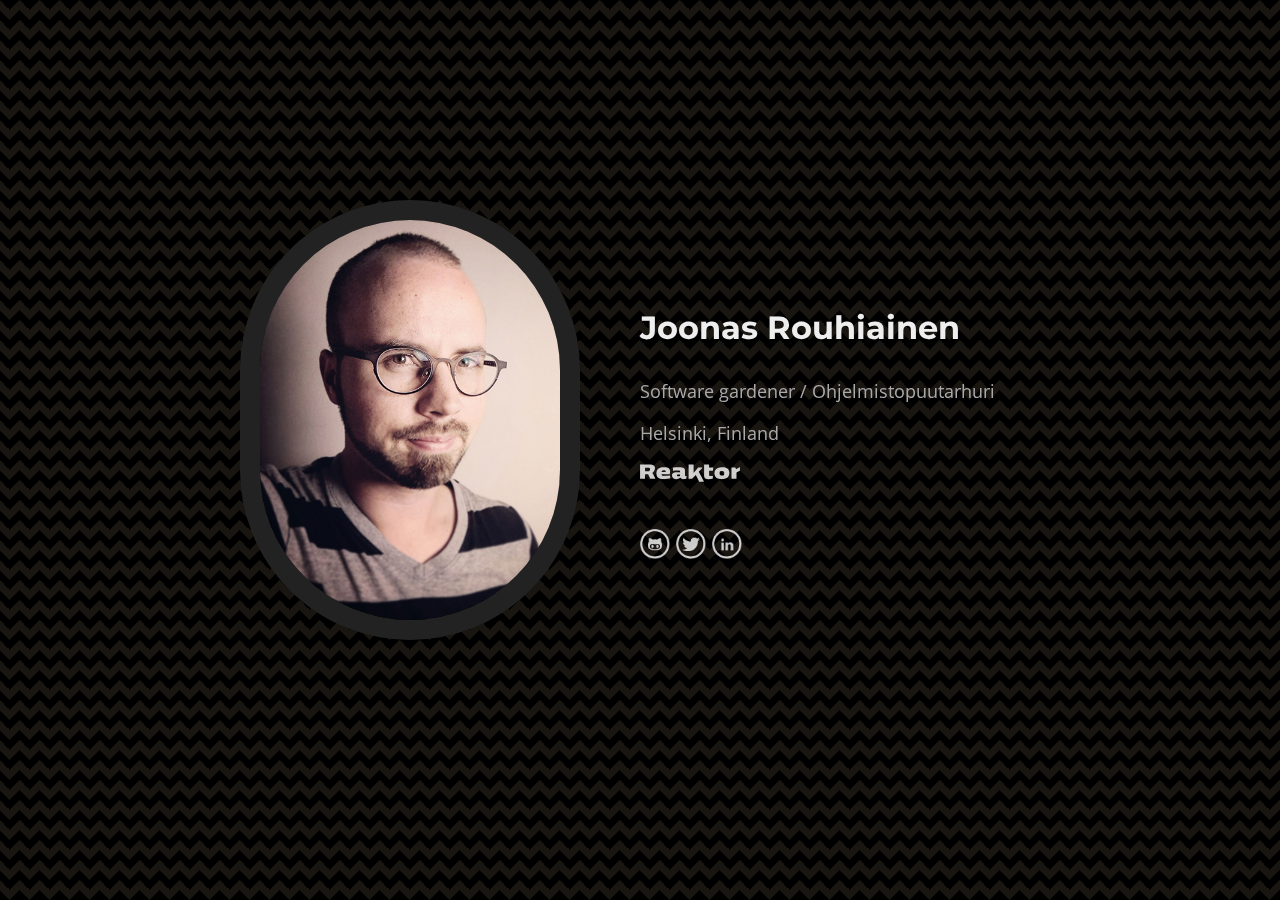
==== index.html @ dc4bf253 "Profiililinkit + uusi kuva." ====
<!DOCTYPE html><html lang="en"><head><meta charset="utf-8"><title>Joonas Rouhiainen</title><link rel="stylesheet" href="style/style.css"><link href="http://fonts.googleapis.com/css?family=Montserrat|Open+Sans" rel="stylesheet" type="text/css"></head><body><div id="container"><div id="left" class="column"><img src="joonas_rouhiainen.jpg" alt="Joonas Rouhiainen" width="300" height="400"></div><div id="right" class="column"><h1>Joonas Rouhiainen</h1><p>Software gardener / Ohjelmistopuutarhuri</p><p>Helsinki, Finland</p><p><a href="http://reaktor.com" target="_blank"><img src="reaktor.svg" width="100" height="18" class="hoverable"></a><br><br></p><ul><li><a href="https://github.com/rjoonas" target="_blank"><img src="i_github.png" alt="GitHub" width="30" height="30" class="hoverable"></a><a href="https://twitter.com/rjoonas" target="_blank"><img src="i_twitter.png" alt="Twitter" width="30" height="30" class="hoverable"></a><a href="https://www.linkedin.com/in/rjoonas" target="_blank"><img src="i_linkedin.png" alt="LinkedIn" width="30" height="30" class="hoverable"></a></li></ul></div></div></body></html>
---- style/style.css ----
* {
  padding: 0;
  margin: 0;
}
body {
  background: linear-gradient(135deg, #000000 25%, transparent 25%) 10px 0, linear-gradient(225deg, #000000 25%, transparent 25%) 10px 0, linear-gradient(315deg, #000000 25%, transparent 25%), linear-gradient(45deg, #000000 25%, transparent 25%);
  background-size: 20px 20px;
  background-color: #191511;
  font-family: "Open sans", Helvetica, sans-serif;
  font-size: 18px;
  color: #aaa;
  padding-top: 3em;
}
body #container {
  position: fixed;
  top: 50%;
  left: 50%;
  width: 800px;
  height: 500px;
  margin-top: -250px;
  margin-left: -400px;
  overflow: hidden;
}
.column {
  display: inline-block;
  vertical-align: top;
  width: 50%;
  min-width: 400px;
}
#right {
  padding-top: 6em;
}
img {
  border: 20px solid #222;
  border-radius: 200px;
}
img.hoverable {
  border: none;
  border-radius: 0;
  margin-right: 6px;
  opacity: .8;
}
img.hoverable:hover {
  opacity: 1;
}
h1 {
  font-size: 32px;
  font-family: "Montserrat", Helvetica, sans-serif;
  color: #eee;
  margin-bottom: 1em;
}
p {
  margin-bottom: 1em;
}
ul {
  list-style-type: none;
}
a {
  color: #fff;
  text-decoration: none;
}
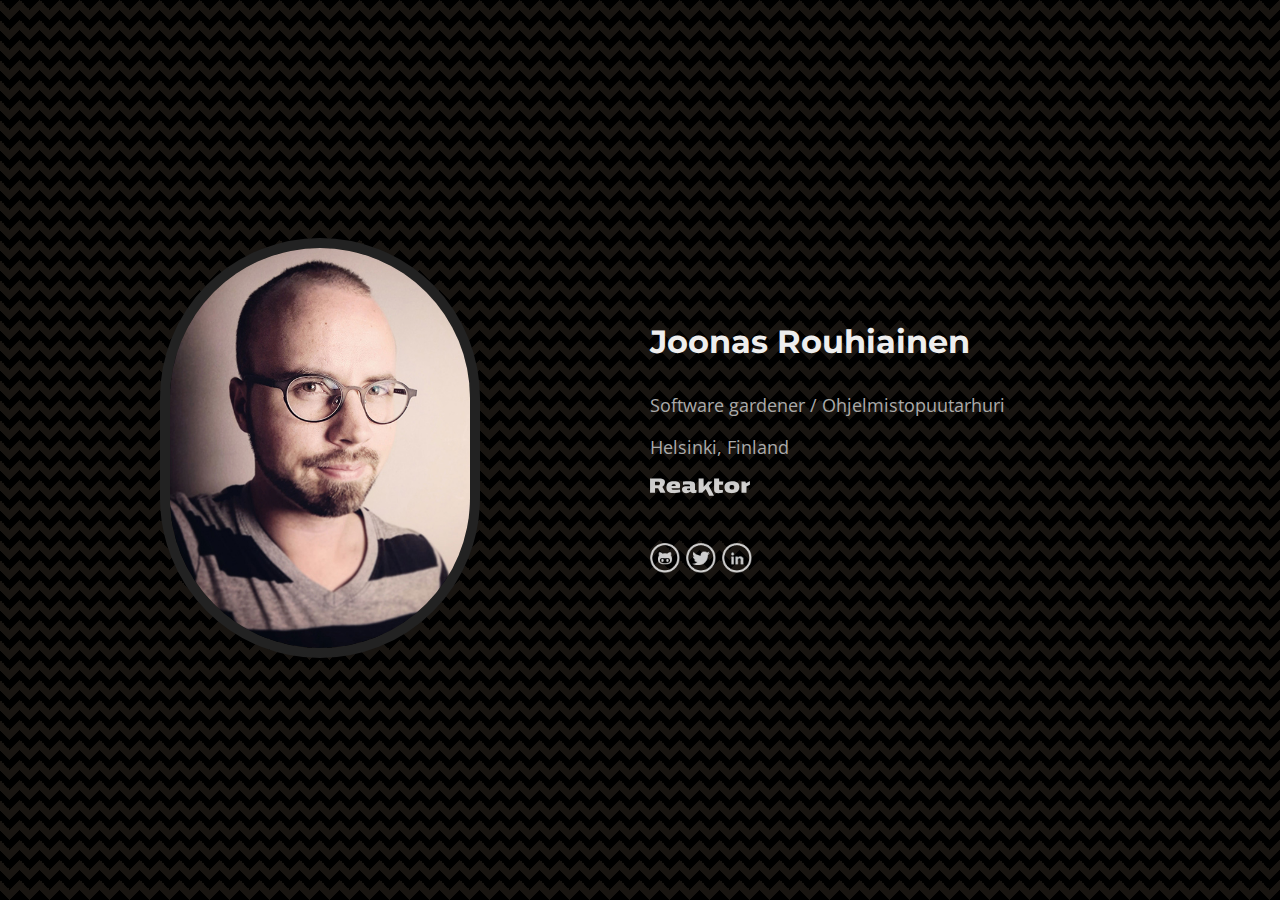
==== commit 5844d29f: "Responsive flex" ====
--- a/index.html
+++ b/index.html
@@ -1 +1 @@
-<!DOCTYPE html><html lang="en"><head><meta charset="utf-8"><title>Joonas Rouhiainen</title><link rel="stylesheet" href="style/style.css"><link href="http://fonts.googleapis.com/css?family=Montserrat|Open+Sans" rel="stylesheet" type="text/css"></head><body><div id="container"><div id="left" class="column"><img src="joonas_rouhiainen.jpg" alt="Joonas Rouhiainen" width="300" height="400"></div><div id="right" class="column"><h1>Joonas Rouhiainen</h1><p>Software gardener / Ohjelmistopuutarhuri</p><p>Helsinki, Finland</p><p><a href="http://reaktor.com" target="_blank"><img src="reaktor.svg" width="100" height="18" class="hoverable"></a><br><br></p><ul><li><a href="https://github.com/rjoonas" target="_blank"><img src="i_github.png" alt="GitHub" width="30" height="30" class="hoverable"></a><a href="https://twitter.com/rjoonas" target="_blank"><img src="i_twitter.png" alt="Twitter" width="30" height="30" class="hoverable"></a><a href="https://www.linkedin.com/in/rjoonas" target="_blank"><img src="i_linkedin.png" alt="LinkedIn" width="30" height="30" class="hoverable"></a></li></ul></div></div></body></html>+<!DOCTYPE html><html lang="en"><head><meta charset="utf-8"><title>Joonas Rouhiainen</title><link rel="stylesheet" href="style/style.css"><link href="http://fonts.googleapis.com/css?family=Montserrat|Open+Sans" rel="stylesheet" type="text/css"></head><body><div id="left" class="col"><img id="profile" src="joonas_rouhiainen.jpg" alt="Joonas Rouhiainen" width="300" height="400"></div><div class="col"><h1>Joonas Rouhiainen</h1><p>Software gardener / Ohjelmistopuutarhuri</p><p>Helsinki, Finland</p><p><a href="http://reaktor.com" target="_blank"><img src="reaktor.svg" width="100" height="18" class="hoverable"></a><br><br></p><ul><li><a href="https://github.com/rjoonas" target="_blank"><img src="i_github.png" alt="GitHub" width="30" height="30" class="hoverable"></a><a href="https://twitter.com/rjoonas" target="_blank"><img src="i_twitter.png" alt="Twitter" width="30" height="30" class="hoverable"></a><a href="https://www.linkedin.com/in/rjoonas" target="_blank"><img src="i_linkedin.png" alt="LinkedIn" width="30" height="30" class="hoverable"></a></li></ul></div></body></html>--- a/style/style.css
+++ b/style/style.css
@@ -9,39 +9,36 @@
   font-family: "Open sans", Helvetica, sans-serif;
   font-size: 18px;
   color: #aaa;
-  padding-top: 3em;
+  display: -ms-flex;
+  display: -webkit-flex;
+  display: flex;
 }
-body #container {
-  position: fixed;
-  top: 50%;
-  left: 50%;
-  width: 800px;
-  height: 500px;
-  margin-top: -250px;
-  margin-left: -400px;
-  overflow: hidden;
+html,
+body {
+  height: 100%;
 }
-.column {
-  display: inline-block;
-  vertical-align: top;
-  width: 50%;
-  min-width: 400px;
-}
-#right {
-  padding-top: 6em;
-}
-img {
-  border: 20px solid #222;
+img#profile {
+  border: 10px solid #222;
   border-radius: 200px;
+  width: 30vw;
+  height: 40vw;
+  max-height: 400px;
+  max-width: 300px;
 }
 img.hoverable {
-  border: none;
-  border-radius: 0;
   margin-right: 6px;
   opacity: .8;
 }
 img.hoverable:hover {
   opacity: 1;
+}
+.col {
+  width: 50%;
+  padding: 10px;
+  align-self: center;
+}
+.col#left {
+  text-align: center;
 }
 h1 {
   font-size: 32px;
@@ -59,3 +56,13 @@
   color: #fff;
   text-decoration: none;
 }
+@media screen and (max-width: 450px) {
+  body {
+    flex-direction: column;
+    -webkit-flex-direction: column;
+  }
+  .col {
+    text-align: center;
+    width: 100%;
+  }
+}
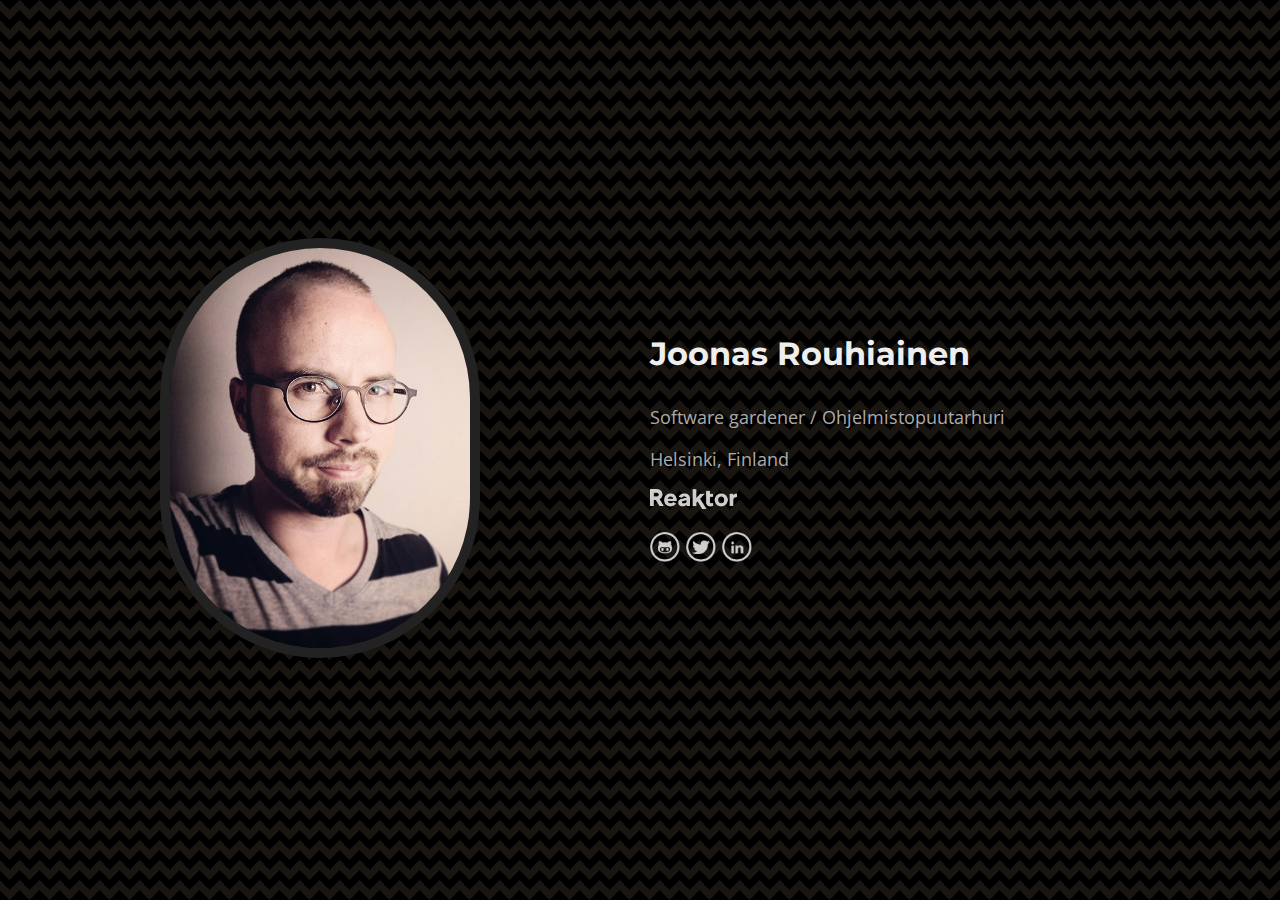
==== commit 178bf4b7: "Add favicon" ====
--- a/index.html
+++ b/index.html
@@ -1 +1 @@
-<!DOCTYPE html><html lang="en"><head><meta charset="utf-8"><title>Joonas Rouhiainen</title><link rel="stylesheet" href="style/style.css"><link href="http://fonts.googleapis.com/css?family=Montserrat|Open+Sans" rel="stylesheet" type="text/css"></head><body><div id="left" class="col"><img id="profile" src="joonas_rouhiainen.jpg" alt="Joonas Rouhiainen" width="300" height="400"></div><div class="col"><h1>Joonas Rouhiainen</h1><p>Software gardener / Ohjelmistopuutarhuri</p><p>Helsinki, Finland</p><p><a href="http://reaktor.com" target="_blank"><img src="reaktor.svg" width="100" height="18" class="hoverable"></a><br><br></p><ul><li><a href="https://github.com/rjoonas" target="_blank"><img src="i_github.png" alt="GitHub" width="30" height="30" class="hoverable"></a><a href="https://twitter.com/rjoonas" target="_blank"><img src="i_twitter.png" alt="Twitter" width="30" height="30" class="hoverable"></a><a href="https://www.linkedin.com/in/rjoonas" target="_blank"><img src="i_linkedin.png" alt="LinkedIn" width="30" height="30" class="hoverable"></a></li></ul></div></body></html>+<!DOCTYPE html><html lang="en"><head><meta charset="utf-8"><meta name="viewport" content="width=device-width, initial-scale=1"><meta property="fb:admins" content="528834021"><title>Joonas Rouhiainen</title><link rel="shortcut icon" href="jr.png"/><link rel="stylesheet" href="style/style.css"><link href="https://fonts.googleapis.com/css?family=Montserrat|Open+Sans" rel="stylesheet" type="text/css"></head><body><div id="left" class="col"><img id="profile" src="joonas_rouhiainen.jpg" alt="Joonas Rouhiainen"></div><div class="col"><h1>Joonas Rouhiainen</h1><p>Software gardener / Ohjelmistopuutarhuri</p><p>Helsinki, Finland</p><p><a href="http://www.reaktor.com/" target="_blank"><img id="reaktor" src="reaktor.png" width="87" height="20" class="hoverable"></a></p><ul><li><a href="https://github.com/rjoonas" target="_blank"><img src="i_github.png" alt="GitHub" width="30" height="30" class="hoverable"></a><a href="https://twitter.com/rjoonas" target="_blank"><img src="i_twitter.png" alt="Twitter" width="30" height="30" class="hoverable"></a><a href="https://www.linkedin.com/in/rjoonas" target="_blank"><img src="i_linkedin.png" alt="LinkedIn" width="30" height="30" class="hoverable"></a></li></ul></div></body></html>
